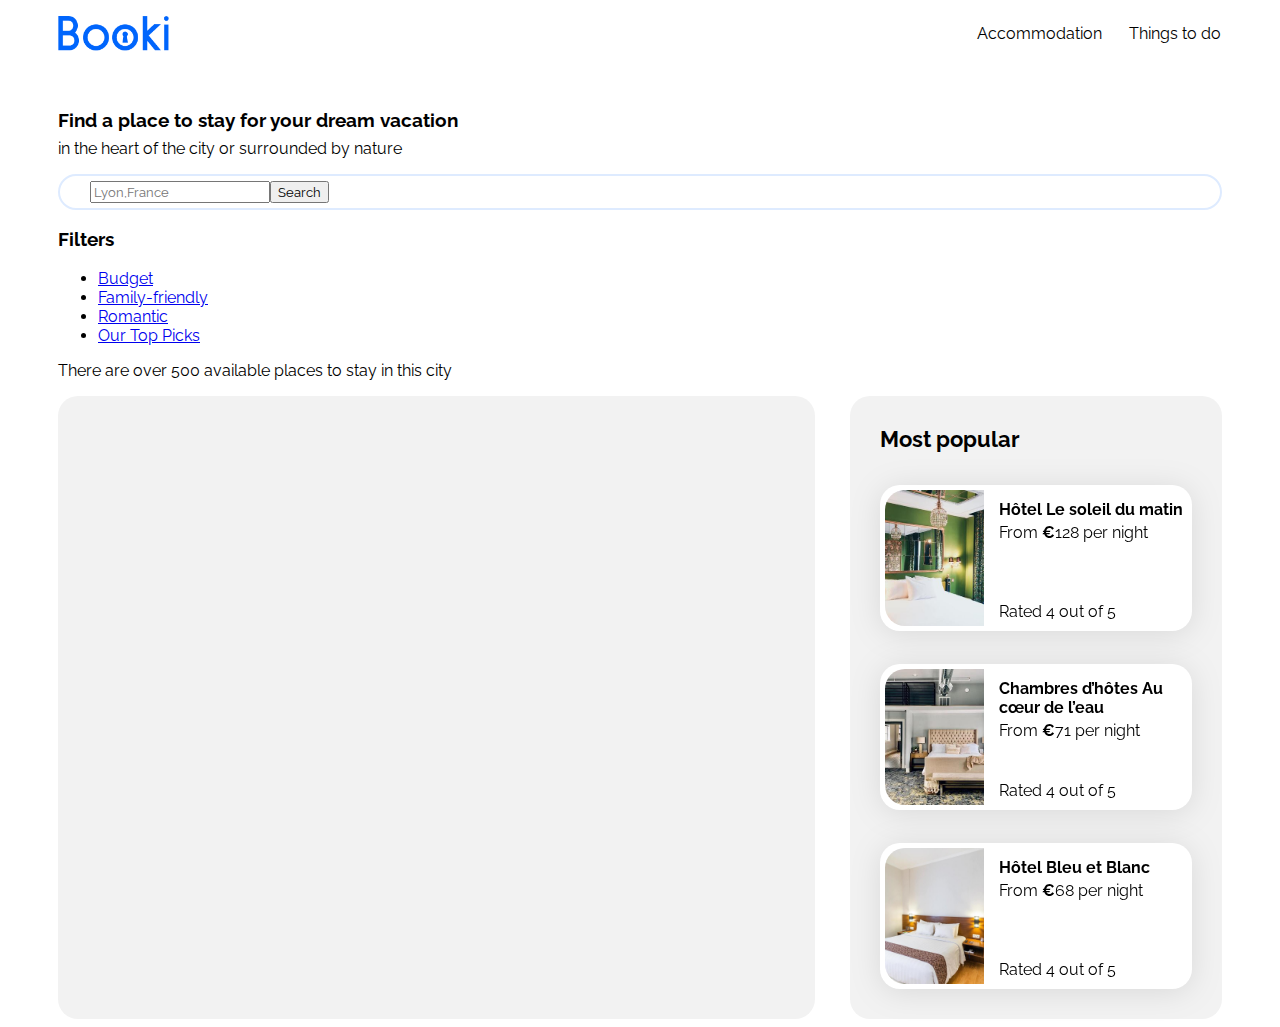
==== index.html @ 3954dab9 "add starter files" ====
<!DOCTYPE html>
<html lang="en">

<head>
    <meta charset="UTF-8">
    <meta name="viewport" content="width=device-width, initial-scale=1.0">
    <title>Booki</title>
    <link rel="preconnect" href="https://fonts.googleapis.com">
    <link rel="preconnect" href="https://fonts.gstatic.com" crossorigin>
    <link href="https://fonts.googleapis.com/css2?family=Raleway:wght@400;500;700&display=swap" rel="stylesheet">
    <link rel="stylesheet" href="https://cdnjs.cloudflare.com/ajax/libs/font-awesome/6.2.1/css/all.min.css"
        integrity="sha512-MV7K8+y+gLIBoVD59lQIYicR65iaqukzvf/nwasF0nqhPay5w/9lJmVM2hMDcnK1OnMGCdVK+iQrJ7lzPJQd1w=="
        crossorigin="anonymous" referrerpolicy="no-referrer" />
    <link rel="stylesheet" href="css/style.css">
</head>

<body>
    <div class="main-container">
        <header>
            <div class="navigation">
                <img src="images/logo/Booki.png" class="logo">
                <ul>
                    <li><a href="#accommodation">Accommodation</a></li>
                    <li><a href="#things-to-do">Things to do</a></li>
                </ul>
            </div>
            <div class="title">
                <h3>Find a place to stay for your dream vacation</h3>
                <p>in the heart of the city or surrounded by nature</p>
            </div>
            <div class="search-bar">
                <div class="search-icon"><i class="fa-solid fa-location-dot"></i></div>
                <input type="text" placeholder="Lyon,France">
                <button>Search</button>
            </div>
            <div class="filters">
                <h3>Filters</h3>
                <ul>
                    <li><a href="#">Budget</a></li>
                    <li><a href="#">Family-friendly</a></li>
                    <li><a href="#">Romantic</a></li>
                    <li><a href="#">Our Top Picks</a></li>
                </ul>
            </div>
            <p>There are over 500 available places to stay in this city</p>
        </header>
        <main>
            <div class="accommodation-and-popular">
                <section class="accommodation">

                </section>
                <section class="popular">
                    <div class="popular-title">
                        <h2 class="section-title">Most popular</h2>
                        <i class="fa-solid fa-chart-line" aria-hidden="true"></i>
                    </div>
                    <div class="popular-cards">
                        <article class="card">
                            <img src="./images/accommodation/emile-guillemot.jpg" alt="Image of hotel room showing bed">
                            <div class="card-content">
                                <div class="card-txt">
                                    <h3 class="card-title">Hôtel Le soleil du matin</h3>
                                    <p class="card-subtitle">From <span class="euro">€</span>128 per night</p>
                                </div>
                                <div class="card-rating">
                                    <i class="fa-xs fa-solid fa-star" aria-hidden="true"></i>
                                    <i class="fa-xs fa-solid fa-star" aria-hidden="true"></i>
                                    <i class="fa-xs fa-solid fa-star" aria-hidden="true"></i>
                                    <i class="fa-xs fa-solid fa-star" aria-hidden="true"></i>
                                    <i class="fa-xs fa-regular fa-star" aria-hidden="true"></i>
                                    <span class="sr-only">Rated 4 out of 5</span>
                                </div>
                            </div>
                        </article>
                        <article class="card">
                            <img src="./images/accommodation/aw-creative.jpg" alt="Image of hotel room showing bed">
                            <div class="card-content">
                                <div class="card-txt">
                                    <h3 class="card-title">Chambres d’hôtes Au cœur de l’eau</h3>
                                    <p class="card-subtitle">From <span class="euro">€</span>71 per night</p>
                                </div>
                                <div class="card-rating">
                                    <i class="fa-xs fa-solid fa-star" aria-hidden="true"></i>
                                    <i class="fa-xs fa-solid fa-star" aria-hidden="true"></i>
                                    <i class="fa-xs fa-solid fa-star" aria-hidden="true"></i>
                                    <i class="fa-xs fa-solid fa-star" aria-hidden="true"></i>
                                    <i class="fa-xs fa-regular fa-star" aria-hidden="true"></i>
                                    <span class="sr-only">Rated 4 out of 5</span>
                                </div>
                            </div>
                        </article>
                        <article class="card">
                            <img src="./images/accommodation/febrian-zakaria2.jpg" alt="Image of hotel room showing bed">
                            <div class="card-content">
                                <div class="card-txt">
                                    <h3 class="card-title">Hôtel Bleu et Blanc</h3>
                                    <p class="card-subtitle">From <span class="euro">€</span>68 per night</p>
                                </div>
                                <div class="card-rating">
                                    <i class="fa-xs fa-solid fa-star" aria-hidden="true"></i>
                                    <i class="fa-xs fa-solid fa-star" aria-hidden="true"></i>
                                    <i class="fa-xs fa-solid fa-star" aria-hidden="true"></i>
                                    <i class="fa-xs fa-solid fa-star" aria-hidden="true"></i>
                                    <i class="fa-xs fa-regular fa-star" aria-hidden="true"></i>
                                    <span class="sr-only">Rated 4 out of 5</span>
                                </div>
                            </div>
                        </article>
                    </div>
                </section>
            </div>
        </main>
        <footer></footer>
    </div>
</body>

</html>
---- css/style.css ----
/****** General ***********/
* {
    font-family: 'Raleway', sans-serif;
}

:root {
    --main-color: #0065FC;
    --main-bg-color: #F2F2F2;
    --filter-bg-color: #DEEBFF;
}

.fa-solid, .fa-regular {
    color: var(--main-color);
}

body {
    display: flex;
    justify-content: center;
}

.main-container {
    width: 100%;
    padding: 0 50px;
    box-sizing: border-box;
}
header .navigation{
    display: flex;
    justify-content: space-between;
    align-items: center;
    position: fixe;
    top: 0;
    left: 0;
    z-index: 100;
}
header .navigation .logo{
    height: 35px;
}
header .navigation ul{
    list-style: none;
    display: flex;
    gap: 25px;
}
.navigation ul li{
    display: inlin;
}
.navigation ul li a{
    text-decoration: none;
    color: black;
    font-weight: 400;
    padding: 20px 1px;
    transitin: color 0.3s ;
}
.navigation ul li a:hover{
    color: #0065FC;
    border-top: 2px solid #0065FC;
}
header .title h3{
   margin-top: 50px;
}
header .title p{
    margin-top: -11px;
}
header .search-bar{
    display: flex;
    align-items: center;
    padding: 5px;
    border-radius: 25px;
    border: 2px solid #DEEBFF;
}
header .search-bar .search-icon{
    padding: 10px;
    background-color: ;
    border-radius: 20px;
    margin-left: 5px;
}



.section-title {
    margin: 0;
    font-size: 22px;
}

.card {
    background-color: white;
    border-radius: 20px;
    padding: 5px;
    filter: drop-shadow(0px 3px 15px rgba(0, 0, 0, 0.1));
}

.card img {
    object-fit: cover;
}

.card-title {
    font-size: 16px;
}

.euro {
    font-weight: 700;
}

.neutralStar {
    color: var(--main-bg-color)
}

/****** Accommodation And Popular ***********/
.accommodation-and-popular {
    display: flex;
    justify-content: space-between;
}

.accommodation-and-popular section {
    background-color: var(--main-bg-color);
    border-radius: 20px;
    padding: 30px;
    box-sizing: border-box;
}

/****** Accommodation ***********/
.accommodation {
    width: 65%;
}

/****** Popular ***********/
.popular {
    width: 32%;
}

.popular-title {
    display: flex;
    justify-content: space-between;
    align-items: center;
}

.popular-cards .card {
    display: flex;
    margin-top: 33px;
}

.popular-cards img {
    width: 33%;
    height: 136px;
    border-top-left-radius: 20px;
    border-bottom-left-radius: 20px;
}

.popular-cards .card-content {
    width: 67%;
    padding-left: 15px;
    display: flex;
    flex-direction: column;
    justify-content: space-between;
    box-sizing: border-box;
}

.popular-cards .card-title {
    margin-top: 10px;
    margin-bottom: 4px;
}

.popular-cards .card-subtitle {
    margin: 0;
}

.popular-cards .card-rating {
    margin-bottom: 5px;
}
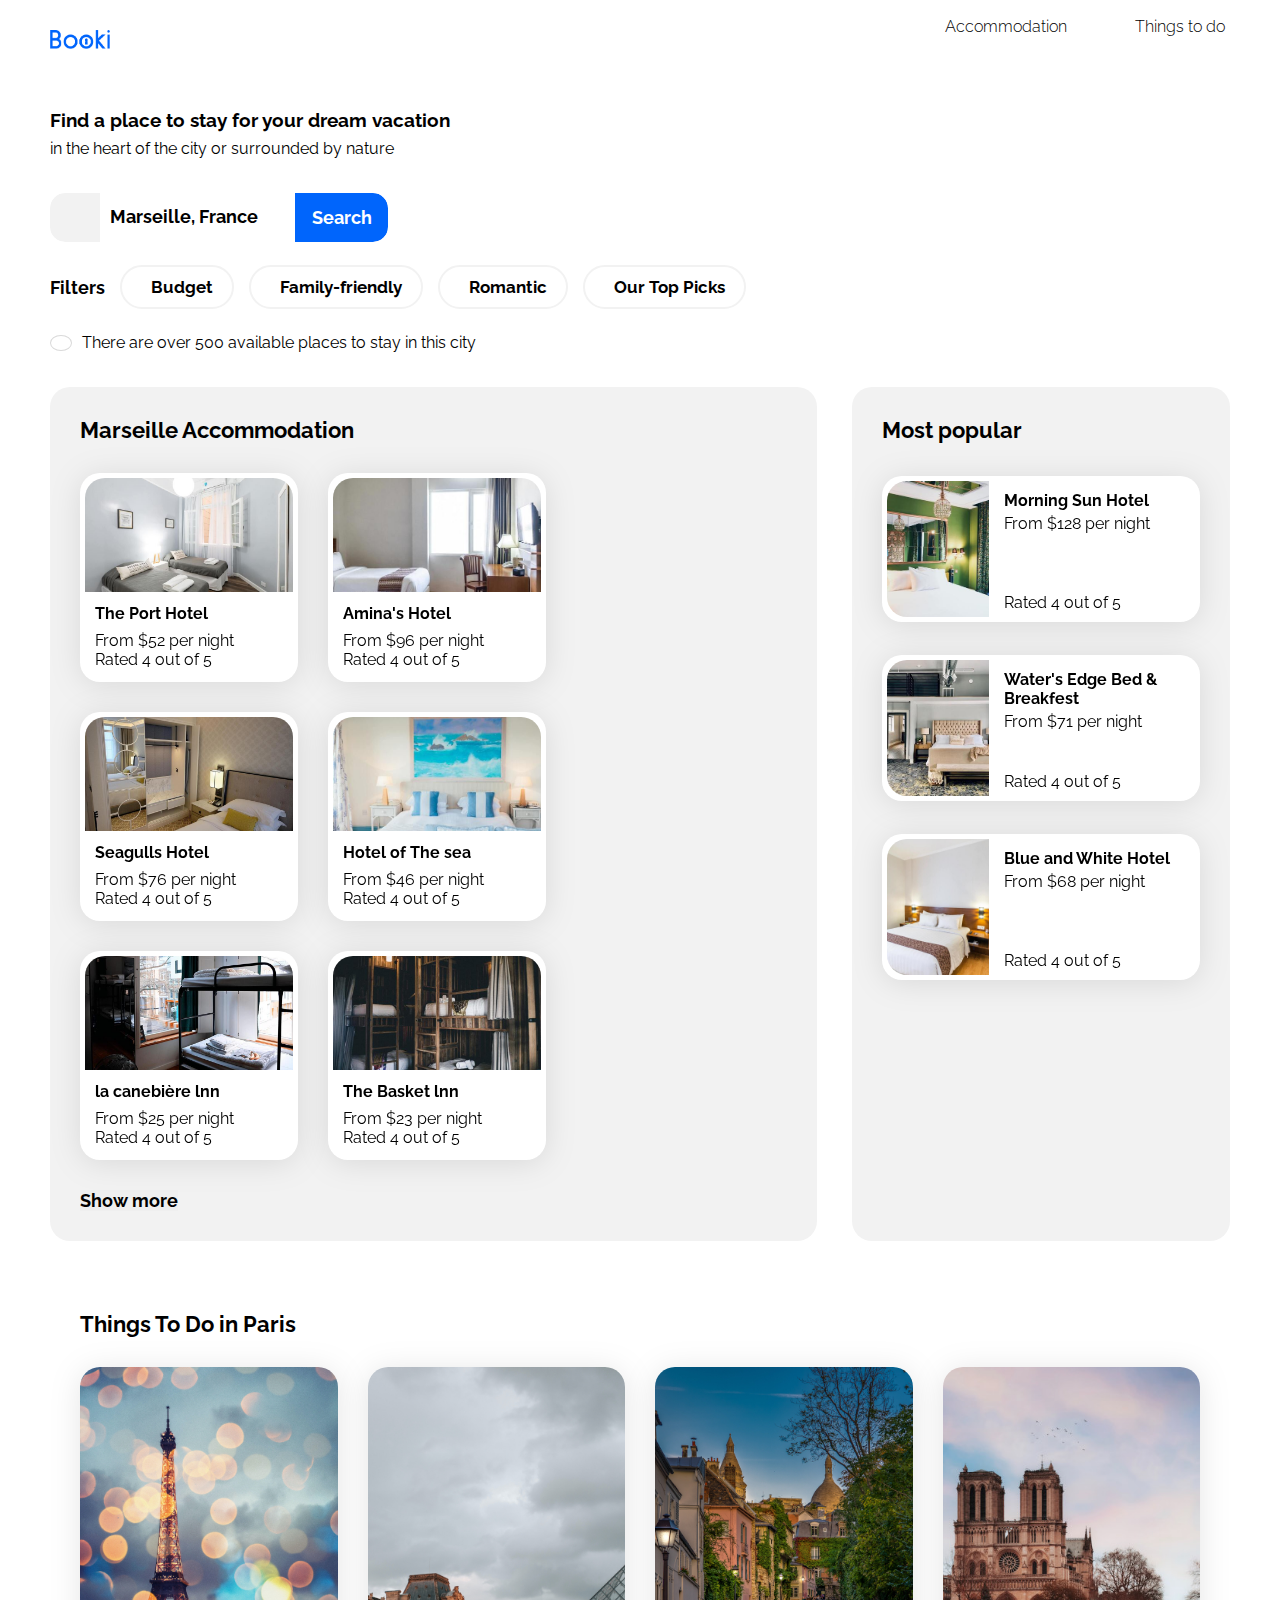
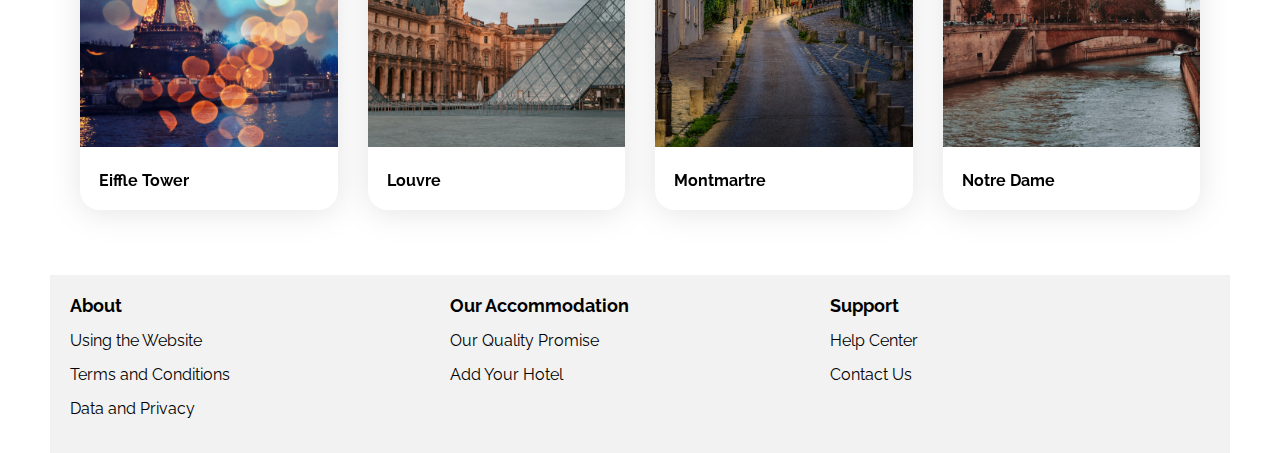
==== commit 8de1e6d3: "full version" ====
--- a/index.html
+++ b/index.html
@@ -17,37 +17,148 @@
 <body>
     <div class="main-container">
         <header>
-            <div class="navigation">
                 <img src="images/logo/Booki.png" class="logo">
                 <ul>
                     <li><a href="#accommodation">Accommodation</a></li>
                     <li><a href="#things-to-do">Things to do</a></li>
                 </ul>
-            </div>
-            <div class="title">
-                <h3>Find a place to stay for your dream vacation</h3>
-                <p>in the heart of the city or surrounded by nature</p>
-            </div>
-            <div class="search-bar">
-                <div class="search-icon"><i class="fa-solid fa-location-dot"></i></div>
-                <input type="text" placeholder="Lyon,France">
-                <button>Search</button>
-            </div>
-            <div class="filters">
-                <h3>Filters</h3>
-                <ul>
-                    <li><a href="#">Budget</a></li>
-                    <li><a href="#">Family-friendly</a></li>
-                    <li><a href="#">Romantic</a></li>
-                    <li><a href="#">Our Top Picks</a></li>
-                </ul>
-            </div>
-            <p>There are over 500 available places to stay in this city</p>
         </header>
         <main>
+            <div class="search-area">
+                <div class="title">
+                    <h3>Find a place to stay for your dream vacation</h3>
+                    <p>in the heart of the city or surrounded by nature</p>
+                </div>
+                <div class="search-bar">
+                    <div class="search-icon"><i class="fa-solid fa-location-dot" style="color:#0c0c0c;"></i></div>
+                    <input type="text" placeholder="Marseille, France">
+                    <button class="search-btn">
+                        <span class="text-btn">Search</span>  
+                        <i class="fa-solid fa-magnifying-glass" style="color:#fff;"></i>
+                    </button>
+                </div>
+                <div class="filters">
+                    <h3>Filters</h3>
+                    <ul>
+                        <li><a href="#"><i class="fa-solid fa-money-bill-wave" style="color:#0065FC;"></i>Budget</a></li>
+                        <li><a href="#"><i class="fa-solid fa-person" style="color:#0065FC; "></i>Family-friendly</a></li>
+                        <li><a href="#"><i class="fa-solid fa-heart" style="color: #0065FC;"></i>Romantic</a></li>
+                        <li><a href="#"><i class="fa-solid fa-fire" style="color: #0065FC;"></i>Our Top Picks</a></li>
+                    </ul>
+                </div>
+                <div class="icon-text">
+                    <i class="fa-solid fa-info" style="color: #0065FC;"></i>
+                    <p> There are over 500 available places to stay in this city</p>
+                </div>
+            </div>
             <div class="accommodation-and-popular">
                 <section class="accommodation">
-
+                    <h2 class="section-title">Marseille Accommodation</h2>
+                    <div class="accommodation-card">
+                        <article class="card">
+                            <img src="images/accommodation/fred-kleber.jpg" alt="">
+                            <div class="card-content">
+                                <div class="card-txt">
+                                    <h3 class="card-title">The Port Hotel</h3>
+                                    <p class="card-subtitle">From <span class="dollar">$</span>52 per night</p>
+                                </div>
+                                <div class="card-rating">
+                                    <i class="fa-xs fa-solid fa-star" aria-hidden="true"></i>
+                                    <i class="fa-xs fa-solid fa-star" aria-hidden="true"></i>
+                                    <i class="fa-xs fa-solid fa-star" aria-hidden="true"></i>
+                                    <i class="fa-xs fa-solid fa-star" aria-hidden="true"></i>
+                                    <i class="fa-xs fa-regular fa-star" aria-hidden="true"></i>
+                                    <span class="sr-only">Rated 4 out of 5</span>
+                                 </div>
+                            </div>
+                        </article>
+                        <article class="card">
+                            <img src="images/accommodation/febrian-zakaria.jpg" alt="">
+                            <div class="card-content">
+                                <div class="card-txt">
+                                    <h3 class="card-title">Amina's Hotel</h3>
+                                    <p class="card-subtitle">From <span class="dollar">$</span>96 per night</p>
+                                </div>
+                                <div class="card-rating">
+                                    <i class="fa-xs fa-solid fa-star" aria-hidden="true"></i>
+                                    <i class="fa-xs fa-solid fa-star" aria-hidden="true"></i>
+                                    <i class="fa-xs fa-solid fa-star" aria-hidden="true"></i>
+                                    <i class="fa-xs fa-solid fa-star" aria-hidden="true"></i>
+                                    <i class="fa-xs fa-regular fa-star" aria-hidden="true"></i>
+                                    <span class="sr-only">Rated 4 out of 5</span>
+                                </div> 
+                            </div>
+                        </article>
+                        <article class="card">
+                            <img src="images/accommodation/reisetopia.jpg" alt="">
+                            <div class="card-content">
+                                <div class="card-txt">
+                                    <h3 class="card-title">Seagulls Hotel</h3>
+                                    <p class="card-subtitle">From <span class="dollar">$</span>76 per night</p>
+                                </div>
+                                <div class="card-rating">
+                                    <i class="fa-xs fa-solid fa-star" aria-hidden="true"></i>
+                                    <i class="fa-xs fa-solid fa-star" aria-hidden="true"></i>
+                                    <i class="fa-xs fa-solid fa-star" aria-hidden="true"></i>
+                                    <i class="fa-xs fa-solid fa-star" aria-hidden="true"></i>
+                                    <i class="fa-xs fa-regular fa-star" aria-hidden="true"></i>
+                                    <span class="sr-only">Rated 4 out of 5</span>
+                                </div>
+                            </div>
+                        </article>    
+                        <article class="card">
+                            <img src="images/accommodation/annie-spratt.jpg" alt="">
+                            <div class="card-content">
+                                <div class="card-txt">
+                                    <h3 class="card-title">Hotel of The sea</h3>
+                                    <p class="card-subtitle">From <span class="dollar">$</span>46 per night</p>
+                                </div>
+                                <div class="card-rating">
+                                    <i class="fa-xs fa-solid fa-star" aria-hidden="true"></i>
+                                    <i class="fa-xs fa-solid fa-star" aria-hidden="true"></i>
+                                    <i class="fa-xs fa-solid fa-star" aria-hidden="true"></i>
+                                    <i class="fa-xs fa-solid fa-star" aria-hidden="true"></i>
+                                    <i class="fa-xs fa-regular fa-star" aria-hidden="true"></i>
+                                    <span class="sr-only">Rated 4 out of 5</span>
+                                 </div>
+                            </div>
+                        </article>
+                        <article class="card">
+                            <img src="images/accommodation/marcus-loke.jpg" alt="">
+                            <div class="card-content">
+                                <div class="card-txt">
+                                    <h3 class="card-title">la canebière lnn</h3>
+                                    <p class="card-subtitle">From <span class="dollar">$</span>25 per night</p>
+                                </div>
+                                <div class="card-rating">
+                                    <i class="fa-xs fa-solid fa-star" aria-hidden="true"></i>
+                                    <i class="fa-xs fa-solid fa-star" aria-hidden="true"></i>
+                                    <i class="fa-xs fa-solid fa-star" aria-hidden="true"></i>
+                                    <i class="fa-xs fa-solid fa-star" aria-hidden="true"></i>
+                                    <i class="fa-xs fa-regular fa-star" aria-hidden="true"></i>
+                                    <span class="sr-only">Rated 4 out of 5</span>
+                                </div>
+                            </div>
+                        </article>
+                        <article class="card">
+                            <img src="images/accommodation/nicate-lee.jpg" alt="">
+                            <div class="card-content">
+                                <div class="card-txt">
+                                    <h3 class="card-title">The Basket lnn</h3>
+                                    <p class="card-subtitle">From <span class="dollar">$</span>23 per night</p>
+                                </div>
+                                <div class="card-rating">
+                                    <i class="fa-xs fa-solid fa-star" aria-hidden="true"></i>
+                                    <i class="fa-xs fa-solid fa-star" aria-hidden="true"></i>
+                                    <i class="fa-xs fa-solid fa-star" aria-hidden="true"></i>
+                                    <i class="fa-xs fa-solid fa-star" aria-hidden="true"></i>
+                                    <i class="fa-xs fa-regular fa-star" aria-hidden="true"></i>
+                                    <span class="sr-only">Rated 4 out of 5</span>
+                                </div>
+                            </div>
+                        </article>       
+                    </div>
+                    <button class="show-more">Show more</button>
                 </section>
                 <section class="popular">
                     <div class="popular-title">
@@ -59,8 +170,8 @@
                             <img src="./images/accommodation/emile-guillemot.jpg" alt="Image of hotel room showing bed">
                             <div class="card-content">
                                 <div class="card-txt">
-                                    <h3 class="card-title">Hôtel Le soleil du matin</h3>
-                                    <p class="card-subtitle">From <span class="euro">€</span>128 per night</p>
+                                    <h3 class="card-title">Morning Sun Hotel</h3>
+                                    <p class="card-subtitle">From <span class="dollar">$</span>128 per night</p>
                                 </div>
                                 <div class="card-rating">
                                     <i class="fa-xs fa-solid fa-star" aria-hidden="true"></i>
@@ -76,8 +187,8 @@
                             <img src="./images/accommodation/aw-creative.jpg" alt="Image of hotel room showing bed">
                             <div class="card-content">
                                 <div class="card-txt">
-                                    <h3 class="card-title">Chambres d’hôtes Au cœur de l’eau</h3>
-                                    <p class="card-subtitle">From <span class="euro">€</span>71 per night</p>
+                                    <h3 class="card-title">Water's Edge Bed & Breakfest</h3>
+                                    <p class="card-subtitle">From <span class="dollar">$</span>71 per night</p>
                                 </div>
                                 <div class="card-rating">
                                     <i class="fa-xs fa-solid fa-star" aria-hidden="true"></i>
@@ -93,8 +204,8 @@
                             <img src="./images/accommodation/febrian-zakaria2.jpg" alt="Image of hotel room showing bed">
                             <div class="card-content">
                                 <div class="card-txt">
-                                    <h3 class="card-title">Hôtel Bleu et Blanc</h3>
-                                    <p class="card-subtitle">From <span class="euro">€</span>68 per night</p>
+                                    <h3 class="card-title">Blue and White Hotel</h3>
+                                    <p class="card-subtitle">From <span class="dollar">$</span>68 per night</p>
                                 </div>
                                 <div class="card-rating">
                                     <i class="fa-xs fa-solid fa-star" aria-hidden="true"></i>
@@ -109,8 +220,52 @@
                     </div>
                 </section>
             </div>
+            <div class="things-to-do">
+                <div class="title">Things To Do in Paris</div>
+                <div class="thing-to-do-cards">
+                    <article class="card">
+                        <img src="images/activites/Eiffel Tower.jpg" alt="">
+                        <h3 class="">Eiffle Tower</h3>
+                    </article>
+                    <article class="card">
+                        <img src="images/activites/Louvre.jpg" alt="">
+                        <h3 class="">Louvre</h3>
+                    </article>
+                    <article class="card">
+                        <img src="images/activites/Montmartre.jpg" alt="">
+                        <h3 class="">Montmartre</h3>
+                    </article>
+                    <article class="card">
+                        <img src="images/activites/Notre dame.jpg" alt="">
+                        <h3 class="">Notre Dame</h3>
+                    </article>
+                </div>
+            </div>
         </main>
-        <footer></footer>
+        <footer>
+            <div class="group">                
+                <div class="title"> About</div>
+                <ul>
+                    <li><a href="#">Using the Website</a></li>
+                    <li><a href="#">Terms and Conditions</a></li>
+                    <li><a href="#">Data and Privacy</a></li>
+                </ul>
+            </div>  
+            <div class="group">
+                <div class="title">Our Accommodation</div>
+                <ul>
+                    <li><a href="#">Our Quality Promise</a></li>
+                    <li><a href="#">Add Your Hotel</a></li>
+                </ul>
+            </div>
+            <div class="group">
+                <div class="title">Support</div>
+                <ul>
+                    <li><a href="#">Help Center</a></li>
+                    <li><a href="#">Contact Us</a></li>
+                </ul> 
+            </div>
+        </footer>
     </div>
 </body>
 
--- a/css/style.css
+++ b/css/style.css
@@ -1,12 +1,15 @@
 /****** General ***********/
 * {
     font-family: 'Raleway', sans-serif;
+    box-sizing: border-box;
+    margin: 0;
+    padding: 0;
 }
 
 :root {
     --main-color: #0065FC;
     --main-bg-color: #F2F2F2;
-    --filter-bg-color: #DEEBFF;
+    --filter-bg-color:#DEEBFF ;
 }
 
 .fa-solid, .fa-regular {
@@ -18,64 +21,177 @@
     justify-content: center;
 }
 
-.main-container {
+.main-container{
+    max-width: 1440px;
     width: 100%;
     padding: 0 50px;
-    box-sizing: border-box;
-}
-header .navigation{
+    margin: 0 auto;
+}
+
+
+
+/****header***/
+header {
+    position: fixed;
+    max-width: 1440px;
+    width: 100%;
+    left: 50%;
+    top: 0;
+    padding: 0 50px;
     display: flex;
     justify-content: space-between;
     align-items: center;
-    position: fixe;
-    top: 0;
-    left: 0;
     z-index: 100;
-}
-header .navigation .logo{
-    height: 35px;
-}
-header .navigation ul{
+    height: 79px;
+    transform: translateX(-50%);
+    background-color: #fff;
+}
+.logo{
+    height: 19px;
+}
+header  ul{
     list-style: none;
     display: flex;
-    gap: 25px;
-}
-.navigation ul li{
-    display: inlin;
-}
-.navigation ul li a{
+    gap: 68px;
+    height: 35px ;
+    top: -21px;
+    position: relative;
+    width: 285px;
+    padding: 0px;
+}
+header ul li{
+    display: flex;
+    flex-direction: column;
+    justify-content: flex-end;
+}
+header ul li a{
     text-decoration: none;
     color: black;
-    font-weight: 400;
-    padding: 20px 1px;
-    transitin: color 0.3s ;
-}
-.navigation ul li a:hover{
+    font-weight: 300;
+}
+header li a:hover{
     color: #0065FC;
     border-top: 2px solid #0065FC;
-}
-header .title h3{
-   margin-top: 50px;
-}
-header .title p{
-    margin-top: -11px;
-}
-header .search-bar{
-    display: flex;
+    padding-top: 15px;
+}
+
+
+
+/*****search ***/
+.search-area{
+    padding-top: 109px ;
+    padding-bottom: 35px ;
+    display: flex;
+    flex-direction: column;
+    gap: 35px;
+}
+.search-area .title p{
+    font-size: 16px;
+    font-weight: 400;
+    margin-top: 8px;
+}
+.search-bar{
+    display: flex;
+    overflow: hidden;
+    height: 49px;
+    width: 338px; 
+    border-radius: 15px;
+}
+ .search-icon{
+    display: flex;
+    justify-content: center;
     align-items: center;
-    padding: 5px;
-    border-radius: 25px;
-    border: 2px solid #DEEBFF;
-}
-header .search-bar .search-icon{
+    width: 50px;
+    padding: 10px 20px; 
+    font-size: 20px;
+    background: #F2F2F2;
+    border-top-left-radius: 15px;
+    border-bottom-left-radius: 15px;
+}
+.search-bar input{
+    flex: 1;
+    border: none;
+    outline: non;
     padding: 10px;
-    background-color: ;
-    border-radius: 20px;
-    margin-left: 5px;
-}
-
-
-
+}
+.search-bar input::placeholder{
+    color: black;
+    font-size: 18px;
+    font-weight: 700;
+}
+.search-btn{
+    background-color: #0065FC;
+    color: #fff;
+    border: none;
+    padding: 15px 20px;
+    font-size: 18px;
+    font-weight: 700;
+    width: 93px;
+    cursor: pointer;
+    border-top-right-radius: 15px;
+    border-bottom-right-radius: 15px;
+    display: flex;
+    justify-content: center;
+    align-items: center;
+}
+.search-btn i{
+    display: none;
+}
+
+
+/******filters*****/
+.filters{
+    display: flex;
+    gap: 15px;
+}
+.filters h3{
+    font-size: 18px;
+    font-weight: 700;
+}
+.filters ul{
+    list-style: none;
+    display: flex;
+    gap: 15px;
+ }
+ .filters a{
+    text-decoration: none;
+    color: black;
+    font-weight: 700;
+    font-size: 17px;
+    padding: 10px 19px;
+    border: 2px solid #F2F2F2;
+    border-radius: 25px; 
+ }
+.filters i{
+    margin-right: 10px ;
+}
+.filters a:hover{
+    cursor: pointer;
+    background-color: #DEEBFF;
+}
+
+
+/******icon-text*****/
+.icon-text{
+    display: flex; 
+    align-items: center;
+    gap: 10px;  
+}
+.icon-text p {
+   font-size: 16px;
+   font-weight: 400;
+}
+.icon-text i{
+    font-size: 10px;
+    border: 1px solid #d9d9d9;
+    border-radius: 50%;
+    padding: 7px 10px; 
+}
+
+
+
+
+/*******commun*****/
 .section-title {
     margin: 0;
     font-size: 22px;
@@ -104,6 +220,8 @@
     color: var(--main-bg-color)
 }
 
+
+
 /****** Accommodation And Popular ***********/
 .accommodation-and-popular {
     display: flex;
@@ -117,34 +235,67 @@
     box-sizing: border-box;
 }
 
+
+
 /****** Accommodation ***********/
 .accommodation {
     width: 65%;
 }
+.accommodation h2{
+    margin-bottom: 30px;
+}
+.accommodation-card{
+    display: flex;
+    flex-wrap: wrap;
+    gap: 30px;
+}
+.accommodation-card .card{
+    width: 30.86%;
+}
+.accommodation img{
+    width: 100%;
+    height: 114px;
+    border-top-left-radius: 20px;
+    border-top-right-radius: 20px; 
+    margin-bottom: 8px;
+}
+.accommodation .card-content{
+    padding-left: 10px;
+}
+.accommodation .card-title {
+    margin-bottom: 8px;
+}
+.accommodation .card-rating {
+    margin-bottom: 8px;
+}
+.accommodation button{
+    border: none;
+    margin-top: 30px;
+    font-weight: 700;
+    font-size: 18px;
+}
+
+
 
 /****** Popular ***********/
 .popular {
     width: 32%;
 }
-
 .popular-title {
     display: flex;
     justify-content: space-between;
     align-items: center;
 }
-
 .popular-cards .card {
     display: flex;
     margin-top: 33px;
 }
-
 .popular-cards img {
     width: 33%;
     height: 136px;
     border-top-left-radius: 20px;
     border-bottom-left-radius: 20px;
 }
-
 .popular-cards .card-content {
     width: 67%;
     padding-left: 15px;
@@ -153,16 +304,238 @@
     justify-content: space-between;
     box-sizing: border-box;
 }
-
 .popular-cards .card-title {
     margin-top: 10px;
     margin-bottom: 4px;
 }
-
 .popular-cards .card-subtitle {
     margin: 0;
 }
-
 .popular-cards .card-rating {
     margin-bottom: 5px;
+}
+
+
+
+/******things to do******/
+.things-to-do{
+    width: 100%;
+    margin-top: 40px;
+    padding: 30px;
+}
+.things-to-do .title{
+    font-size: 22px;
+    font-weight: 700;
+    margin-bottom: 30px;
+}
+.thing-to-do-cards{
+    display: flex;
+    justify-content: space-between;
+    gap: 30px;
+}
+.things-to-do .card{
+    padding: 0;
+    width: 23.24%;
+}
+.thing-to-do-cards img{
+    width: 100%;
+    height: 380px ;
+    border-top-left-radius: 20px;
+    border-top-right-radius: 20px; 
+}
+.things-to-do h3{
+    padding: 20px 19px;
+    font-weight: 700;
+    font-size: 16px;
+}
+
+
+
+/*******footer****/
+footer{
+    display: flex;
+    margin-top: 35px;
+    background-color: var(--main-bg-color);
+    padding: 20px;
+}
+.group{
+    margin-right: 50px;
+    width: 33.33%;
+}
+ footer .title{
+    font-size: 18px;
+    font-weight: 700;
+    text-decoration-line: underline 2px  ;
+    margin-bottom: 15px ;
+}
+.group li{
+    list-style: none;
+    margin-bottom: 15px;
+}
+.group li a {
+    color: black;
+    text-decoration: none;
+    font-size: 16px;
+    font-weight: 400;
+}
+
+
+
+/******media query*****/
+@media (max-width: 1024px ) and (min-width: 375px){
+    .accommodation-and-popular {
+        display: flex;
+        flex-direction: column;
+        gap: 50px;
+    }
+    .accommodation {
+        width: 100%;
+    }
+    .popular {
+        width: 100%;
+    }
+    .popular-cards {
+        display: flex;
+        gap: 20px;
+    }
+    .popular-cards .card{
+        width: 31.8%;
+    }
+    .thing-to-do-cards img{
+        height: 200px ;
+    }
+}
+
+
+
+
+@media (max-width: 375px) {
+    .main-container{
+        padding: 0;
+    }
+
+
+    header {
+        padding: 0;
+        flex-direction: column;
+        height: 115px;
+        gap: 22px ;
+        box-shadow: 0 4px 10px rgba(0, 0, 0, 0.1);
+    }
+    .logo{
+        margin-top: 30px;
+        margin-bottom: 30px;
+    }
+    header ul{
+      width: 100%;
+      gap: 0; 
+    }
+    header li{
+       align-items: center;
+       width: 50%;    
+    }
+    header a{
+       align-items: center;
+       padding-bottom: 20px;
+    }
+    header li:hover{
+        border-bottom: 2px solid #0065FC;
+    }
+    header li a:hover{
+        border-top: 0;
+    }
+
+
+    .search-area{
+        padding: 145px 20px 35px;
+    }
+    .text-btn{
+        display: none;
+    }
+    .search-btn{
+        font-size: 18px;
+        font-weight: 700;
+        width: 49px;
+        border-radius: 15px;
+    }
+    .search-btn i{
+        display: inline-block; 
+        font-size: 18px;
+    }
+
+
+    .filters{
+        flex-direction: column;
+        gap: 20px; 
+    }
+    .filters ul{
+        flex-wrap: wrap;
+        gap: 0px;
+        row-gap: 20px;
+    }
+    .filters li{
+       width: calc(50% - 5px);
+       margin-right: 5px;
+    }
+    .filters a{
+        font-weight: 14px;
+        width: 100% ;
+        display: block;
+        padding: 13px 9px;
+    }
+    .filters i{
+        margin-right: 6px ;
+    }
+
+
+    .accommodation-and-popular section {
+        background-color: #fff;
+        border-radius: 0px;
+    }
+    .accommodation-and-popular .popular{
+        background-color: #F2F2F2;
+    }
+    .accommodation-and-popular {
+        flex-direction: column-reverse;
+        gap: 15px;
+    }
+    .popular-cards {
+        flex-direction: column;
+    }
+    .popular-cards .card{
+        width: 100%;
+    }
+    .accommodation-card{
+        flex-direction: column;
+        gap: 30px;
+    }
+    .accommodation-card .card{
+        width: 100%;
+    }
+    button {
+        background-color: #fff;
+    }
+
+
+    .thing-to-do-cards{
+        flex-direction: column;
+    }
+    .things-to-do .card{
+        width: 100%;
+    }
+    .thing-to-do-cards img{
+        width: 100%;
+        height: 141px ;
+        border-top-left-radius: 20px;
+        border-top-right-radius: 20px; 
+    }
+
+
+    footer{
+        flex-direction: column;
+        gap: 50px;
+    }
+    .group{
+        width: 100%;
+    }
 }